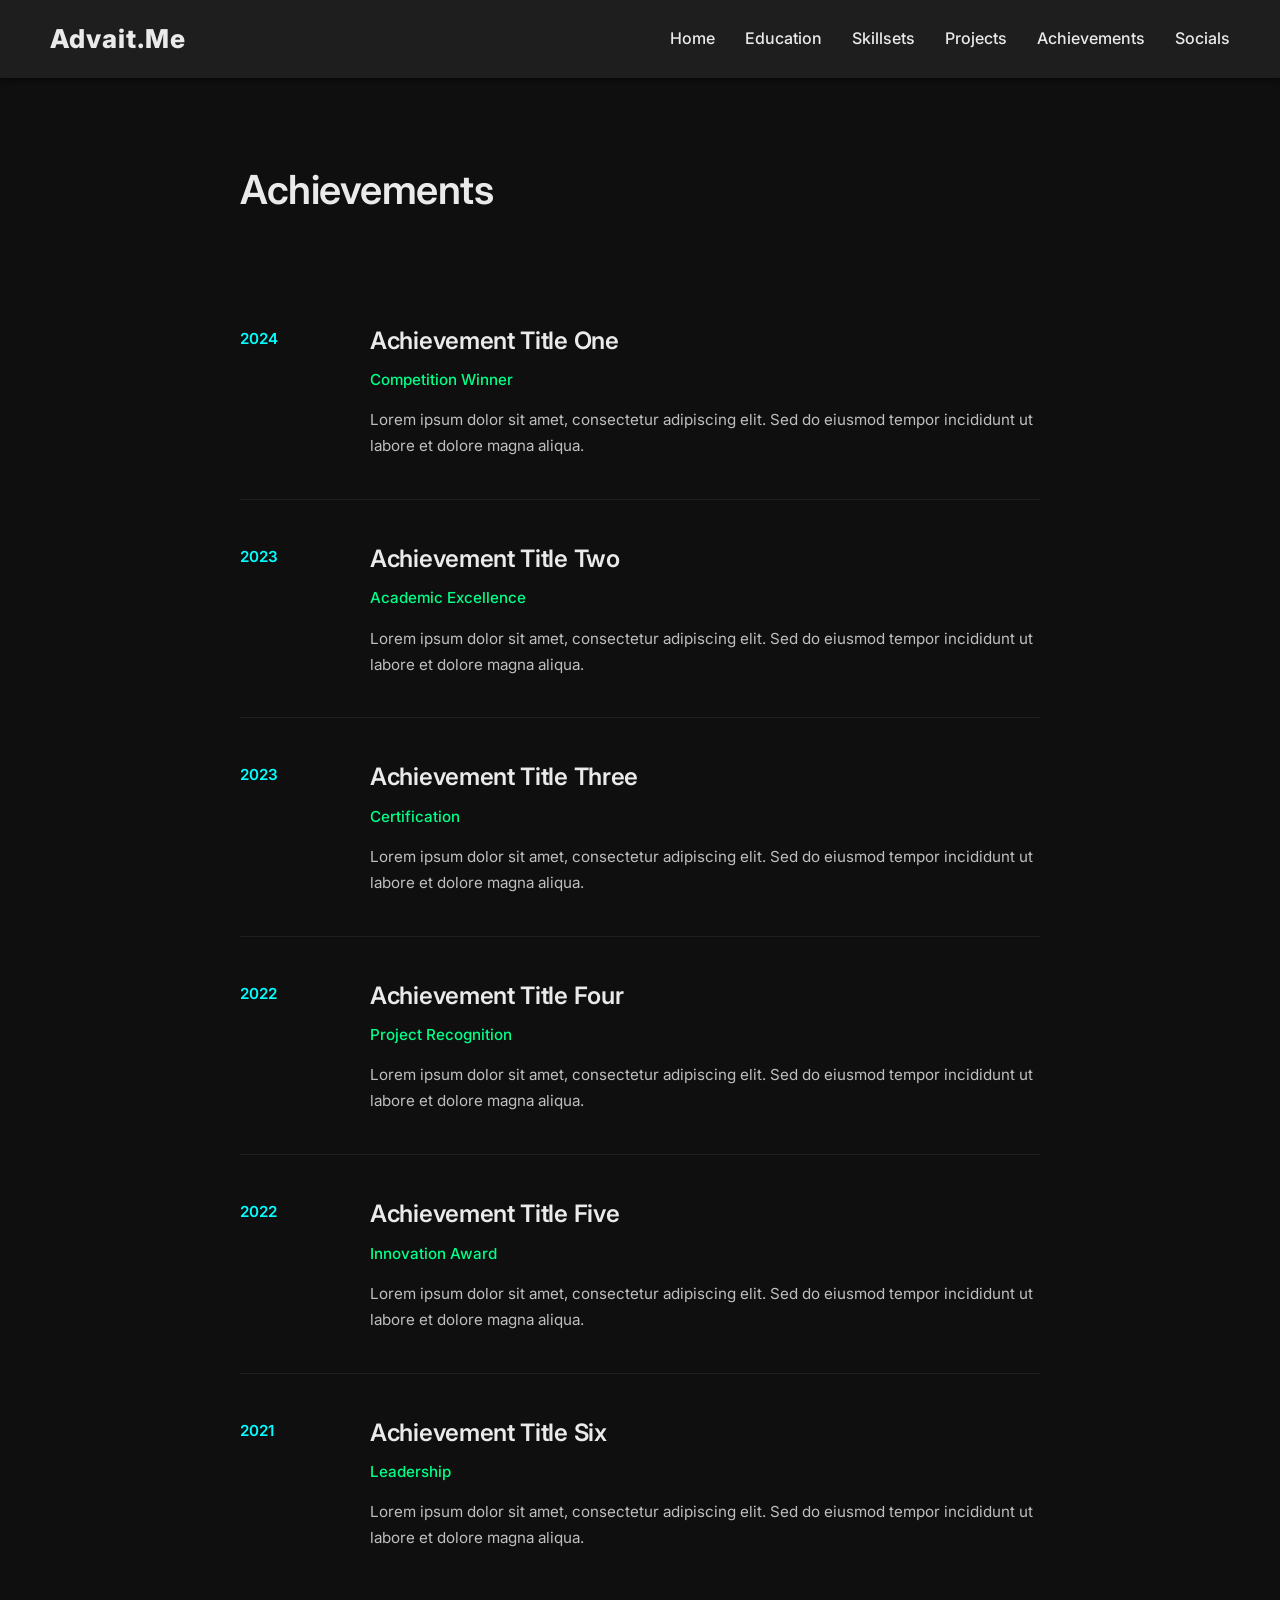
==== achievements.html @ ffba7a56 "Initial commit" ====
<!DOCTYPE html>
<html lang="en">
<head>
  <meta charset="UTF-8">
  <meta name="viewport" content="width=device-width, initial-scale=1.0">
  <title>My Portfolio | Achievements</title>

  <!-- Google Font -->
  <link rel="preconnect" href="https://fonts.googleapis.com">
  <link rel="preconnect" href="https://fonts.gstatic.com" crossorigin>
  <link href="https://fonts.googleapis.com/css2?family=Inter:wght@400;600;800&display=swap" rel="stylesheet">

  <!-- CSS -->
  <link rel="stylesheet" href="achievements.css">
</head>
<body>
  <!-- Navbar -->
  <nav>
    <span class="logo">Advait.Me</span>
    <div class="nav-links">
      <a href="root.html" class="nav-link">Home</a>
      <a href="edu.html" class="nav-link">Education</a>
      <a href="skillsets.html" class="nav-link">Skillsets</a>
      <a href="projects.html" class="nav-link">Projects</a>
      <a href="achievements.html" class="nav-link">Achievements</a>
      <a href="socials.html" class="nav-link">Socials</a>
    </div>
  </nav>

  <!-- Achievements Section -->
  <section class="achievements-section">
    <h1 class="page-title">Achievements</h1>
    
    <div class="achievements-list">
      <div class="achievement-item">
        <div class="achievement-year">2024</div>
        <div class="achievement-content">
          <h2>Achievement Title One</h2>
          <p class="achievement-type">Competition Winner</p>
          <p class="achievement-description">Lorem ipsum dolor sit amet, consectetur adipiscing elit. Sed do eiusmod tempor incididunt ut labore et dolore magna aliqua.</p>
        </div>
      </div>

      <div class="achievement-item">
        <div class="achievement-year">2023</div>
        <div class="achievement-content">
          <h2>Achievement Title Two</h2>
          <p class="achievement-type">Academic Excellence</p>
          <p class="achievement-description">Lorem ipsum dolor sit amet, consectetur adipiscing elit. Sed do eiusmod tempor incididunt ut labore et dolore magna aliqua.</p>
        </div>
      </div>

      <div class="achievement-item">
        <div class="achievement-year">2023</div>
        <div class="achievement-content">
          <h2>Achievement Title Three</h2>
          <p class="achievement-type">Certification</p>
          <p class="achievement-description">Lorem ipsum dolor sit amet, consectetur adipiscing elit. Sed do eiusmod tempor incididunt ut labore et dolore magna aliqua.</p>
        </div>
      </div>

      <div class="achievement-item">
        <div class="achievement-year">2022</div>
        <div class="achievement-content">
          <h2>Achievement Title Four</h2>
          <p class="achievement-type">Project Recognition</p>
          <p class="achievement-description">Lorem ipsum dolor sit amet, consectetur adipiscing elit. Sed do eiusmod tempor incididunt ut labore et dolore magna aliqua.</p>
        </div>
      </div>

      <div class="achievement-item">
        <div class="achievement-year">2022</div>
        <div class="achievement-content">
          <h2>Achievement Title Five</h2>
          <p class="achievement-type">Innovation Award</p>
          <p class="achievement-description">Lorem ipsum dolor sit amet, consectetur adipiscing elit. Sed do eiusmod tempor incididunt ut labore et dolore magna aliqua.</p>
        </div>
      </div>

      <div class="achievement-item">
        <div class="achievement-year">2021</div>
        <div class="achievement-content">
          <h2>Achievement Title Six</h2>
          <p class="achievement-type">Leadership</p>
          <p class="achievement-description">Lorem ipsum dolor sit amet, consectetur adipiscing elit. Sed do eiusmod tempor incididunt ut labore et dolore magna aliqua.</p>
        </div>
      </div>
    </div>
  </section>
</body>
</html>
---- achievements.css ----
* {
  margin: 0;
  padding: 0;
  box-sizing: border-box;
}

body {
  background-color: #0F0F0F;
  color: #EAEAEA;
  font-family: "Inter", sans-serif;
  line-height: 1.6;
  overflow-x: hidden;
}

nav {
  background-color: #1E1E1E;
  width: 100%;
  padding: 18px 50px;
  display: flex;
  justify-content: space-between;
  align-items: center;
  box-shadow: 0 2px 6px rgba(0, 0, 0, 0.6);
}

.logo {
  color: #EAEAEA;
  font-size: 26px;
  font-weight: 800;
  letter-spacing: 1px;
  transition: color 0.3s ease;
}

.logo:hover {
  color: #00FFFF;
}

.nav-links {
  display: flex;
  gap: 30px;
}

.nav-link {
  color: #EAEAEA;
  text-decoration: none;
  font-weight: 500;
  font-size: 16px;
  transition: color 0.3s ease;
}

.nav-link:hover {
  color: #00FFFF;
}

.achievements-section {
  padding: 80px 50px;
  max-width: 900px;
  margin: 0 auto;
}

.page-title {
  font-size: 2.5rem;
  color: #EAEAEA;
  margin-bottom: 60px;
  font-weight: 600;
  letter-spacing: -0.5px;
}

.achievements-list {
  display: flex;
  flex-direction: column;
  gap: 0;
}

.achievement-item {
  display: flex;
  gap: 50px;
  padding: 40px 0;
  border-bottom: 1px solid #1E1E1E;
  transition: all 0.2s ease;
}

.achievement-item:last-child {
  border-bottom: none;
}

.achievement-item:hover {
  padding-left: 15px;
}

.achievement-year {
  color: #00FFFF;
  font-size: 0.95rem;
  font-weight: 600;
  min-width: 80px;
  padding-top: 5px;
}

.achievement-content {
  flex: 1;
}

.achievement-content h2 {
  font-size: 1.5rem;
  color: #EAEAEA;
  font-weight: 600;
  margin-bottom: 8px;
  letter-spacing: -0.3px;
  transition: color 0.2s ease;
}

.achievement-item:hover .achievement-content h2 {
  color: #00FF88;
}

.achievement-type {
  color: #00FF88;
  font-size: 0.95rem;
  margin-bottom: 15px;
  font-weight: 500;
}

.achievement-description {
  color: #BFBFBF;
  line-height: 1.7;
  font-size: 0.95rem;
}

@media (max-width: 768px) {
  .achievement-item {
    flex-direction: column;
    gap: 15px;
  }
  
  .achievement-year {
    min-width: auto;
  }
}
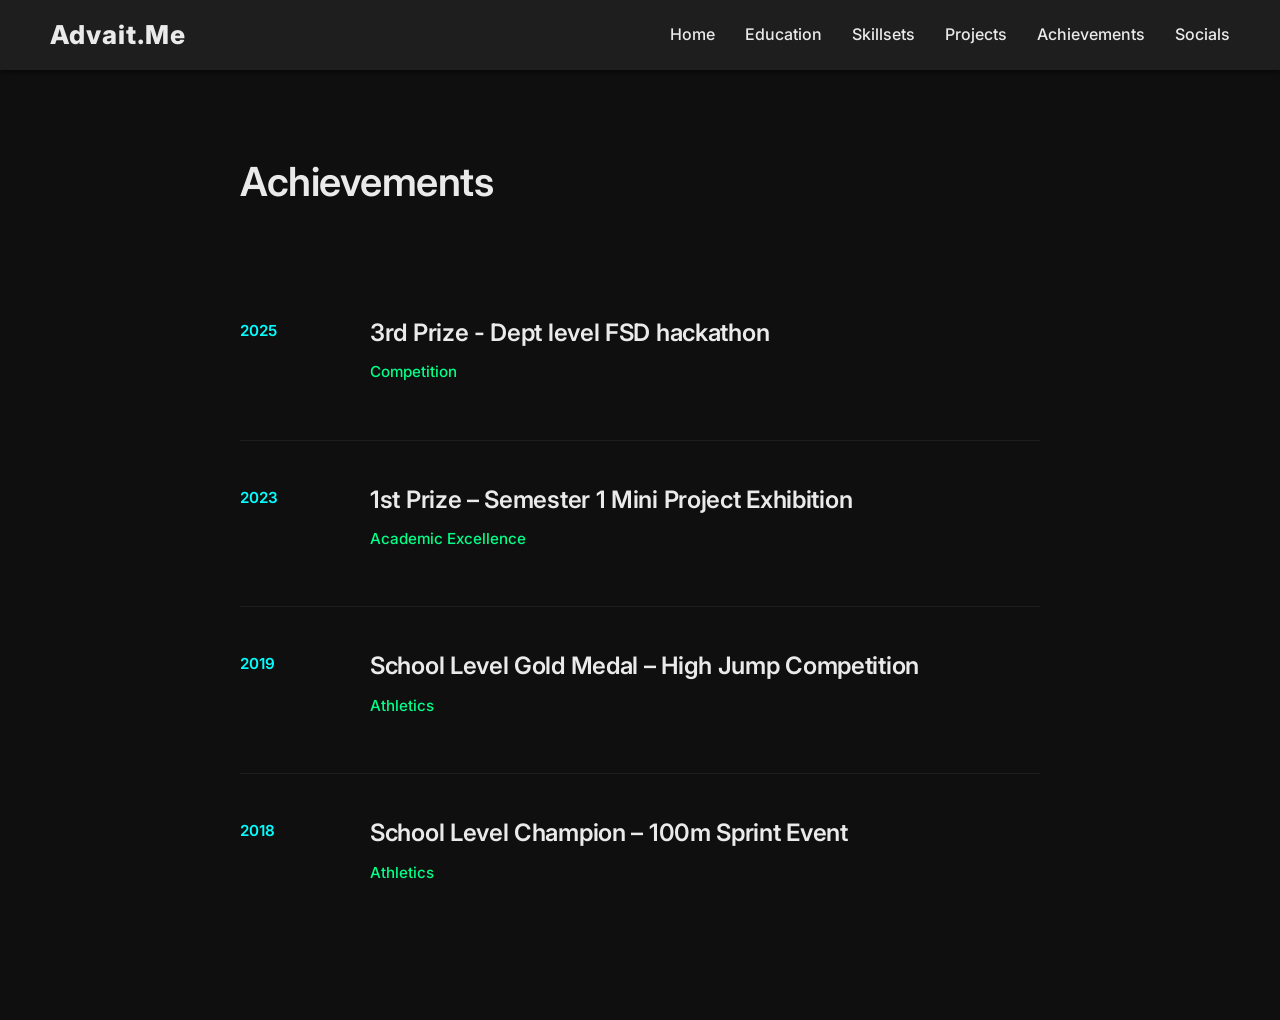
==== commit 2b275ed9: "Added root.html content, add simple jquery for text transition and made small changes to all the fil" ====
--- a/achievements.html
+++ b/achievements.html
@@ -16,7 +16,7 @@
 <body>
   <!-- Navbar -->
   <nav>
-    <span class="logo">Advait.Me</span>
+    <a href="root.html" style="text-decoration: none;"><span class="logo">Advait.Me</span></a>
     <div class="nav-links">
       <a href="root.html" class="nav-link">Home</a>
       <a href="edu.html" class="nav-link">Education</a>
@@ -33,56 +33,34 @@
     
     <div class="achievements-list">
       <div class="achievement-item">
-        <div class="achievement-year">2024</div>
+        <div class="achievement-year">2025</div>
         <div class="achievement-content">
-          <h2>Achievement Title One</h2>
-          <p class="achievement-type">Competition Winner</p>
-          <p class="achievement-description">Lorem ipsum dolor sit amet, consectetur adipiscing elit. Sed do eiusmod tempor incididunt ut labore et dolore magna aliqua.</p>
+          <h2>3rd Prize - Dept level FSD hackathon</h2>
+          <p class="achievement-type">Competition</p>
         </div>
       </div>
 
       <div class="achievement-item">
         <div class="achievement-year">2023</div>
         <div class="achievement-content">
-          <h2>Achievement Title Two</h2>
+          <h2>1st Prize – Semester 1 Mini Project Exhibition</h2>
           <p class="achievement-type">Academic Excellence</p>
-          <p class="achievement-description">Lorem ipsum dolor sit amet, consectetur adipiscing elit. Sed do eiusmod tempor incididunt ut labore et dolore magna aliqua.</p>
         </div>
       </div>
 
       <div class="achievement-item">
-        <div class="achievement-year">2023</div>
+        <div class="achievement-year">2019</div>
         <div class="achievement-content">
-          <h2>Achievement Title Three</h2>
-          <p class="achievement-type">Certification</p>
-          <p class="achievement-description">Lorem ipsum dolor sit amet, consectetur adipiscing elit. Sed do eiusmod tempor incididunt ut labore et dolore magna aliqua.</p>
+          <h2>School Level Gold Medal – High Jump Competition</h2>
+          <p class="achievement-type">Athletics</p>
         </div>
       </div>
 
       <div class="achievement-item">
-        <div class="achievement-year">2022</div>
+        <div class="achievement-year">2018</div>
         <div class="achievement-content">
-          <h2>Achievement Title Four</h2>
-          <p class="achievement-type">Project Recognition</p>
-          <p class="achievement-description">Lorem ipsum dolor sit amet, consectetur adipiscing elit. Sed do eiusmod tempor incididunt ut labore et dolore magna aliqua.</p>
-        </div>
-      </div>
-
-      <div class="achievement-item">
-        <div class="achievement-year">2022</div>
-        <div class="achievement-content">
-          <h2>Achievement Title Five</h2>
-          <p class="achievement-type">Innovation Award</p>
-          <p class="achievement-description">Lorem ipsum dolor sit amet, consectetur adipiscing elit. Sed do eiusmod tempor incididunt ut labore et dolore magna aliqua.</p>
-        </div>
-      </div>
-
-      <div class="achievement-item">
-        <div class="achievement-year">2021</div>
-        <div class="achievement-content">
-          <h2>Achievement Title Six</h2>
-          <p class="achievement-type">Leadership</p>
-          <p class="achievement-description">Lorem ipsum dolor sit amet, consectetur adipiscing elit. Sed do eiusmod tempor incididunt ut labore et dolore magna aliqua.</p>
+          <h2>School Level Champion – 100m Sprint Event</h2>
+          <p class="achievement-type">Athletics</p>
         </div>
       </div>
     </div>
--- a/achievements.css
+++ b/achievements.css
@@ -15,7 +15,8 @@
 nav {
   background-color: #1E1E1E;
   width: 100%;
-  padding: 18px 50px;
+  height: 70px;
+  padding: 0 50px;
   display: flex;
   justify-content: space-between;
   align-items: center;
